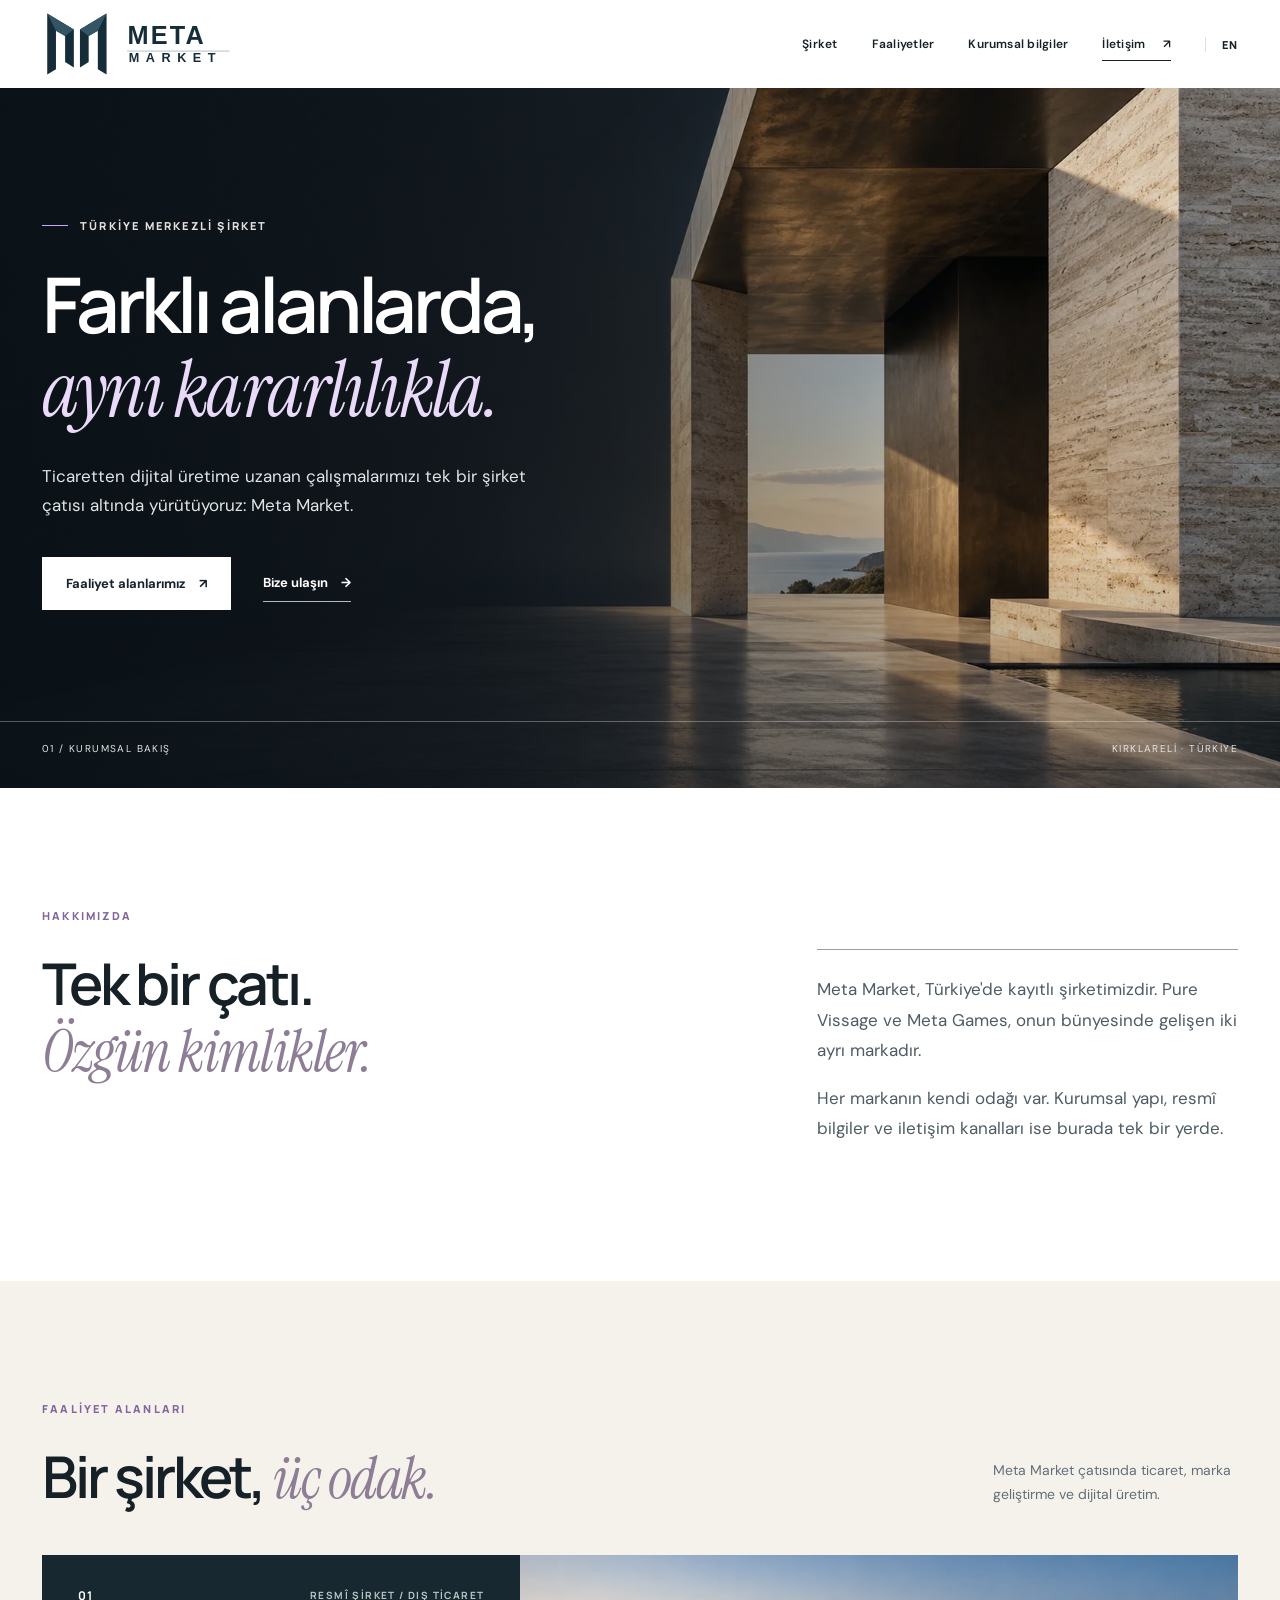
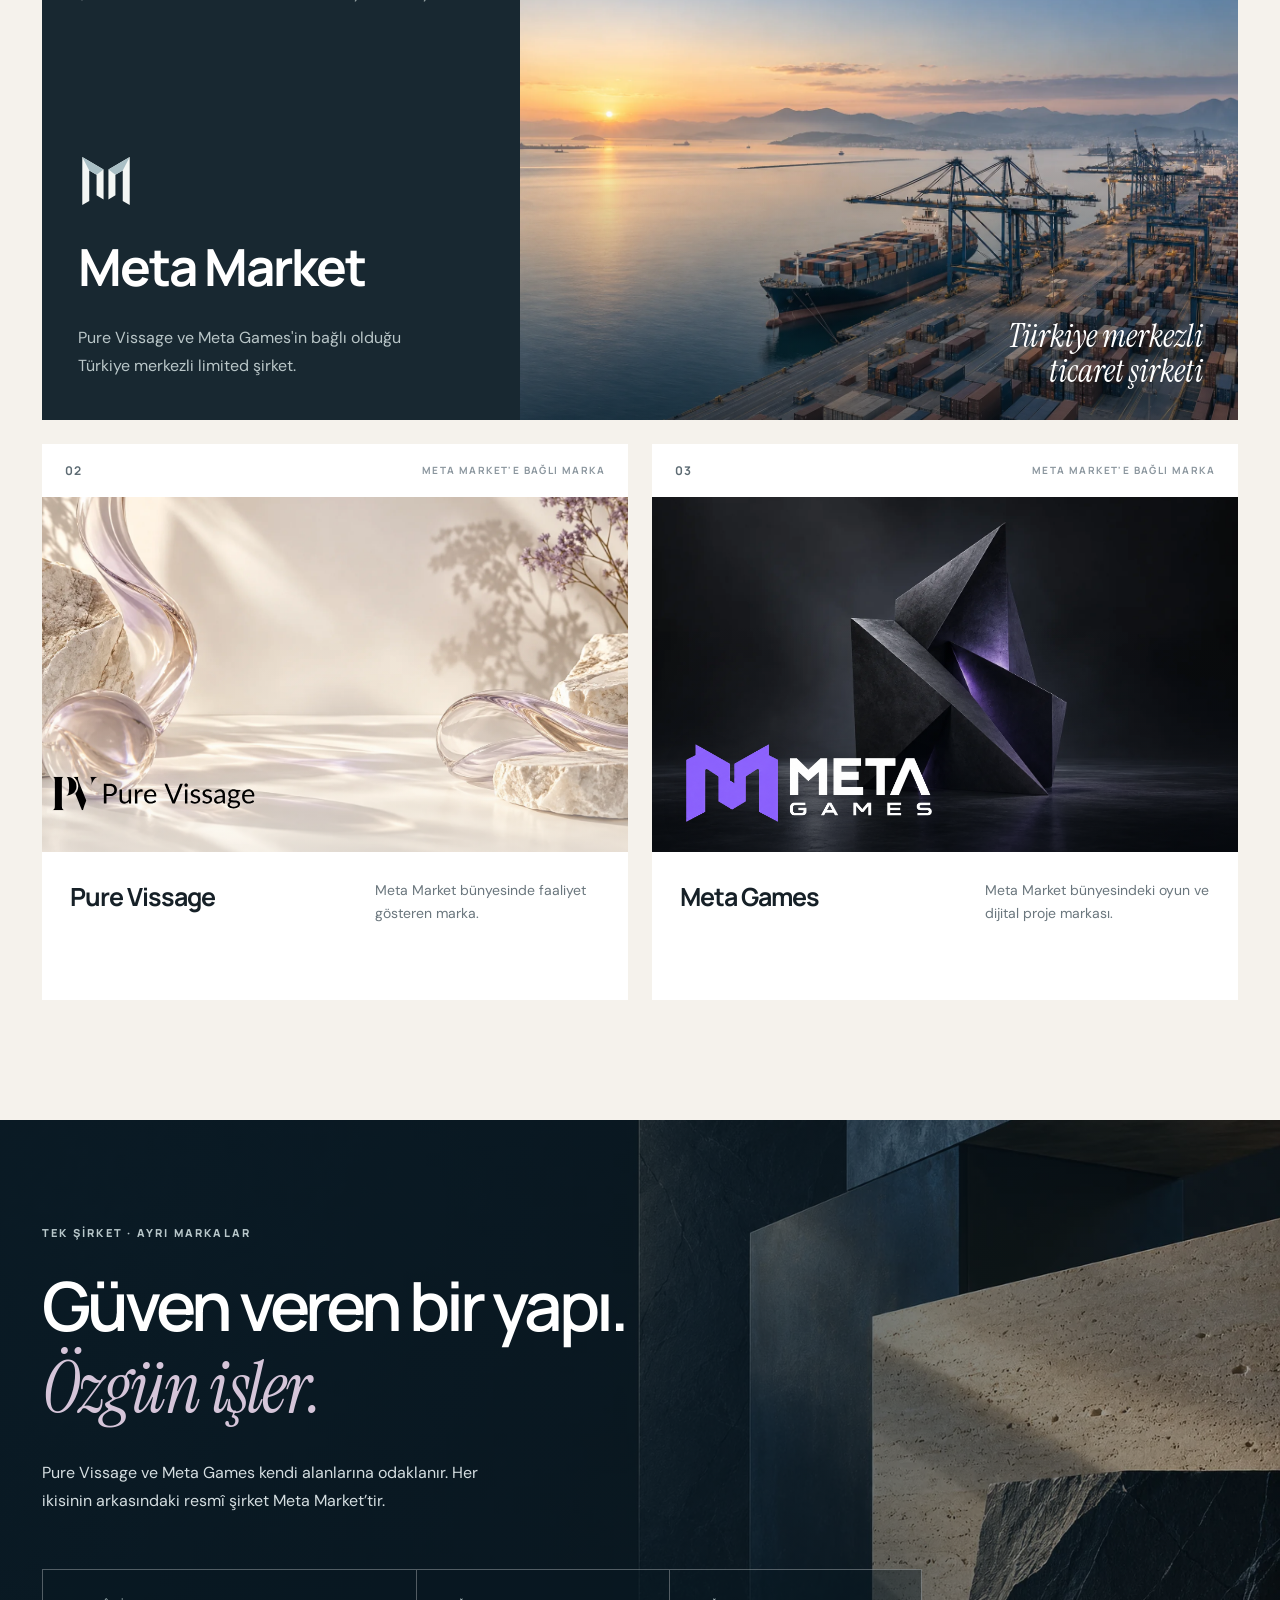
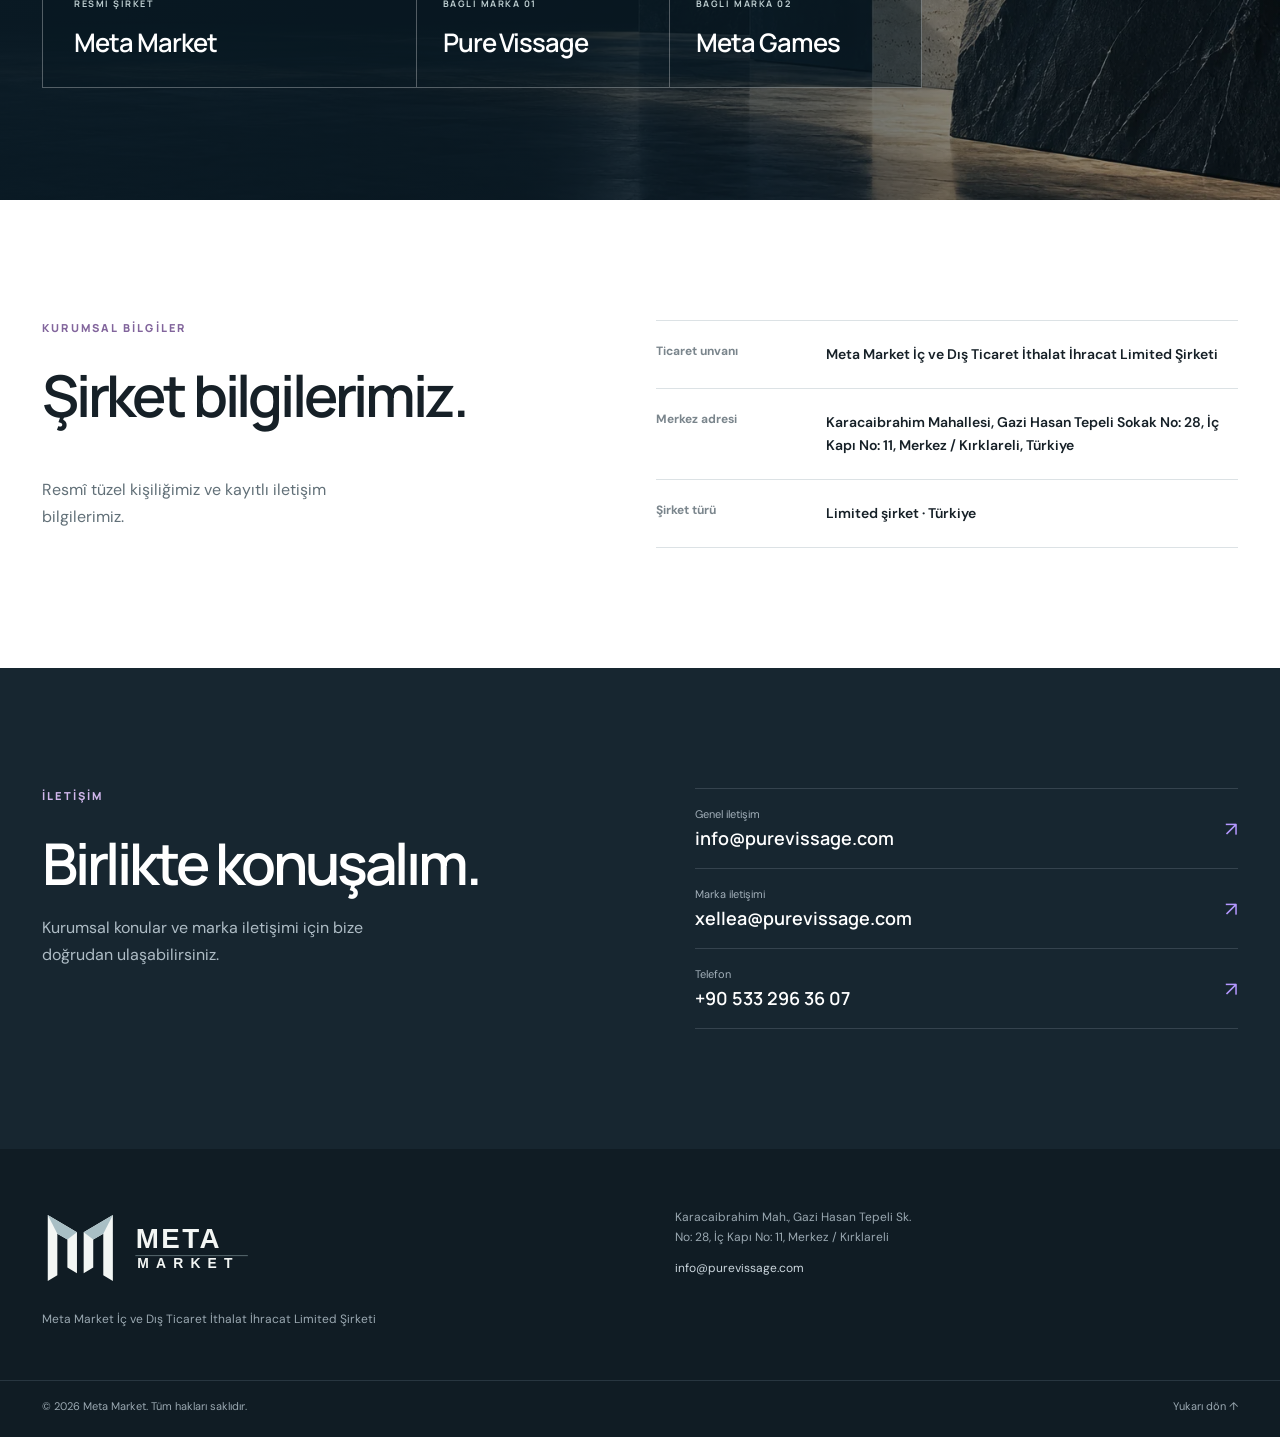
==== index.html @ 27f79aa0 "Publish existing public website and PenguiDoku legal pages" ====
<!doctype html>
<html lang="tr">
<head>
  <meta charset="utf-8">
  <meta name="viewport" content="width=device-width, initial-scale=1">
  <meta name="theme-color" content="#111b24">
  <meta name="description" content="Meta Market İç ve Dış Ticaret İthalat İhracat Limited Şirketi. Ticaret, markalar ve dijital üretim alanlarında faaliyet gösteren Türkiye merkezli şirket.">
  <link rel="alternate" hreflang="tr" href="https://purevissage.com/">
  <link rel="alternate" hreflang="en" href="https://purevissage.com/en/">
  <title>Meta Market | Kurumsal</title>
  <link rel="icon" href="assets/favicon.svg" type="image/svg+xml">
  <link rel="canonical" href="https://purevissage.com/">
  <meta property="og:title" content="Meta Market"><meta property="og:type" content="website"><meta property="og:image" content="https://purevissage.com/assets/hero-architecture.webp">
  <link rel="stylesheet" href="styles.css">
  <script src="motion.js" defer></script>
</head>
<body>
  <a class="skip-link" href="#icerik">İçeriğe geç</a>
  <header class="site-header">
    <div class="wrap header-inner">
      <a class="brand" href="#ust" aria-label="Meta Market ana sayfa">
        <img class="header-logo" src="assets/meta-market-logo-dark.svg" width="220" height="55" alt="Meta Market">
      </a>
      <nav class="desktop-nav" aria-label="Ana menü">
        <a href="#hakkimizda">Şirket</a>
        <a href="#faaliyetler">Faaliyetler</a>
        <a href="#kurumsal">Kurumsal bilgiler</a>
        <a class="nav-contact" href="#iletisim">İletişim <span aria-hidden="true">↗</span></a>
        <a class="lang-link" href="en/" lang="en" aria-label="View this site in English">EN</a>
      </nav>
    </div>
  </header>

  <main id="icerik">
    <section class="hero" id="ust">
      <div class="wrap hero-grid">
        <div class="hero-copy">
          <p class="eyebrow"><span class="eyebrow-line"></span> TÜRKİYE MERKEZLİ ŞİRKET</p>
          <h1>Farklı alanlarda,<br><em>aynı kararlılıkla.</em></h1>
          <p class="hero-lead">Ticaretten dijital üretime uzanan çalışmalarımızı tek bir şirket çatısı altında yürütüyoruz: Meta Market.</p>
          <div class="hero-actions">
            <a class="button button-light" href="#faaliyetler">Faaliyet alanlarımız <span aria-hidden="true">↗</span></a>
            <a class="text-link" href="#iletisim">Bize ulaşın <span aria-hidden="true">→</span></a>
          </div>
        </div>
      </div>
      <div class="wrap hero-bottom"><span>01 / KURUMSAL BAKIŞ</span><span>KIRKLARELİ · TÜRKİYE</span></div>
    </section>

    <section class="intro section" id="hakkimizda">
      <div class="wrap intro-grid">
        <div><p class="section-kicker">HAKKIMIZDA</p><h2>Tek bir çatı.<br><em>Özgün kimlikler.</em></h2></div>
        <div class="intro-side"><p>Meta Market, Türkiye'de kayıtlı şirketimizdir. Pure Vissage ve Meta Games, onun bünyesinde gelişen iki ayrı markadır.</p><p>Her markanın kendi odağı var. Kurumsal yapı, resmî bilgiler ve iletişim kanalları ise burada tek bir yerde.</p></div>
      </div>
    </section>

    <section class="activities section" id="faaliyetler">
      <div class="wrap">
        <div class="section-heading"><div><p class="section-kicker">FAALİYET ALANLARI</p><h2>Bir şirket, <em>üç odak.</em></h2></div><p>Meta Market çatısında ticaret, marka geliştirme ve dijital üretim.</p></div>
        <div class="activity-grid">
          <article class="activity-card market-card">
            <div class="card-top"><span class="card-index">01</span><span class="card-type">RESMÎ ŞİRKET / DIŞ TİCARET</span></div>
            <div class="market-visual" role="img" aria-label="Liman ve uluslararası ticaret görünümü"><span>Türkiye merkezli<br>ticaret şirketi</span></div>
            <div class="card-bottom"><img class="market-card-logo" src="assets/meta-market-symbol-light.svg" width="56" height="60" alt=""><h3>Meta Market</h3><p>Pure Vissage ve Meta Games'in bağlı olduğu Türkiye merkezli limited şirket.</p></div>
          </article>
          <article class="activity-card visage-card">
            <div class="card-top"><span class="card-index">02</span><span class="card-type">META MARKET'E BAĞLI MARKA</span></div>
            <div class="brand-visual visage-visual"><img class="brand-photo" src="assets/pure-vissage-editorial.webp" alt="Pure Vissage için hazırlanan cam ve taş kompozisyonu"><img class="brand-logo visage-logo" src="assets/pure-vissage-logo.svg" alt="Pure Vissage logosu"></div>
            <div class="card-bottom"><h3>Pure Vissage</h3><p>Meta Market bünyesinde faaliyet gösteren marka.</p></div>
          </article>
          <article class="activity-card games-card">
            <div class="card-top"><span class="card-index">03</span><span class="card-type">META MARKET'E BAĞLI MARKA</span></div>
            <div class="brand-visual games-visual"><img class="brand-photo" src="assets/meta-games-editorial.webp" alt="Meta Games için hazırlanan geometrik kompozisyon"><img class="brand-logo games-logo" src="assets/meta-games-logo-white.webp" alt="Meta Games logosu"></div>
            <div class="card-bottom"><h3>Meta Games</h3><p>Meta Market bünyesindeki oyun ve dijital proje markası.</p></div>
          </article>
        </div>
      </div>
    </section>

    <section class="signature" aria-labelledby="signature-title"><div class="wrap signature-inner"><p class="section-kicker">TEK ŞİRKET · AYRI MARKALAR</p><h2 id="signature-title">Güven veren bir yapı.<br><em>Özgün işler.</em></h2><p class="signature-lead">Pure Vissage ve Meta Games kendi alanlarına odaklanır. Her ikisinin arkasındaki resmî şirket Meta Market’tir.</p><div class="structure-map" aria-label="Şirket yapısı"><div class="structure-parent"><span>RESMÎ ŞİRKET</span><strong>Meta Market</strong></div><div class="structure-branches"><div><span>BAĞLI MARKA 01</span><strong>Pure Vissage</strong></div><div><span>BAĞLI MARKA 02</span><strong>Meta Games</strong></div></div></div></div></section>

    <section class="details section" id="kurumsal"><div class="wrap details-grid">
      <div><p class="section-kicker">KURUMSAL BİLGİLER</p><h2>Şirket bilgilerimiz.</h2><p class="details-lead">Resmî tüzel kişiliğimiz ve kayıtlı iletişim bilgilerimiz.</p></div>
      <dl class="details-list">
        <div><dt>Ticaret unvanı</dt><dd>Meta Market İç ve Dış Ticaret İthalat İhracat Limited Şirketi</dd></div>
        <div><dt>Merkez adresi</dt><dd>Karacaibrahim Mahallesi, Gazi Hasan Tepeli Sokak No: 28, İç Kapı No: 11, Merkez / Kırklareli, Türkiye</dd></div>
        <div><dt>Şirket türü</dt><dd>Limited şirket · Türkiye</dd></div>
      </dl>
    </div></section>

    <section class="contact section" id="iletisim"><div class="wrap contact-grid">
      <div><p class="section-kicker">İLETİŞİM</p><h2>Birlikte konuşalım.</h2><p>Kurumsal konular ve marka iletişimi için bize doğrudan ulaşabilirsiniz.</p></div>
      <div class="contact-links"><a href="mailto:info@purevissage.com"><span>Genel iletişim</span><strong>info@purevissage.com</strong><span aria-hidden="true">↗</span></a><a href="mailto:xellea@purevissage.com"><span>Marka iletişimi</span><strong>xellea@purevissage.com</strong><span aria-hidden="true">↗</span></a><a href="tel:+905332963607"><span>Telefon</span><strong>+90 533 296 36 07</strong><span aria-hidden="true">↗</span></a></div>
    </div></section>
  </main>

  <footer class="site-footer"><div class="wrap footer-grid"><div><a class="footer-brand" href="#ust"><img src="assets/meta-market-logo-light.svg" width="240" height="60" alt="Meta Market"></a><p>Meta Market İç ve Dış Ticaret İthalat İhracat Limited Şirketi</p></div><div><p>Karacaibrahim Mah., Gazi Hasan Tepeli Sk.<br>No: 28, İç Kapı No: 11, Merkez / Kırklareli</p><a href="mailto:info@purevissage.com">info@purevissage.com</a></div></div><div class="wrap footer-bottom"><span>© 2026 Meta Market. Tüm hakları saklıdır.</span><a href="#ust">Yukarı dön ↑</a></div></footer>
</body>
</html>
---- styles.css ----
@import url('https://fonts.googleapis.com/css2?family=DM+Sans:wght@400;500;600;700&family=Manrope:wght@400;500;600;700;800&family=Instrument+Serif:ital@0;1&display=swap');
:root{--ink:#17232c;--muted:#5b6770;--line:#dce2e5;--paper:#f6f7f6;--navy:#111b24;--violet:#8b69e6;--wrap:1220px}
*{box-sizing:border-box}html{scroll-behavior:smooth}body{margin:0;color:var(--ink);background:#fff;font-family:'DM Sans',Arial,sans-serif;-webkit-font-smoothing:antialiased}a{color:inherit;text-decoration:none}img{max-width:100%}.wrap{max-width:var(--wrap);margin:auto;padding:0 32px}.skip-link{position:absolute;left:-9999px;top:0;background:#fff;color:#000;z-index:100;padding:12px}.skip-link:focus{left:12px}.site-header{background:#fff;border-bottom:1px solid #edf0f1;position:relative;z-index:2}.header-inner{height:88px;display:flex;align-items:center;justify-content:space-between;gap:32px}.brand{display:flex;align-items:center;gap:13px}.brand-mark,.market-symbol{font-family:Georgia,serif;font-weight:700;letter-spacing:-.22em;white-space:nowrap}.brand-mark{font-size:26px;line-height:1;color:#13212b;display:inline-flex;align-items:center;padding-right:.22em}.brand-mark span,.market-symbol span{width:3px;height:24px;background:#a8bbc2;display:inline-block;transform:rotate(34deg);margin:0 8px 0 12px}.brand-name{font-family:Manrope,Arial,sans-serif;font-size:15px;letter-spacing:.12em;font-weight:700;line-height:1.2}.brand-name strong{font-weight:800}.brand-name small{display:block;font-size:8px;letter-spacing:.22em;color:#7c878d;margin-top:5px}.desktop-nav{display:flex;align-items:center;gap:34px;font-size:13px;font-weight:600}.desktop-nav>a:hover,.text-link:hover,.footer-bottom a:hover{color:#9674ea}.nav-contact{border:1px solid #ccd5d9;padding:12px 18px;border-radius:3px}.nav-contact span,.button span{margin-left:14px}.hero{background:var(--navy);color:#fff;overflow:hidden}.hero-grid{min-height:610px;display:grid;grid-template-columns:1fr .9fr;align-items:center;gap:55px}.hero-copy{padding:80px 0 70px;position:relative;z-index:1}.eyebrow,.section-kicker{font-family:Manrope,Arial,sans-serif;font-size:11px;font-weight:800;letter-spacing:.2em}.eyebrow{color:#a6b3bd;display:flex;align-items:center;gap:12px}.eyebrow-line{width:26px;height:1px;background:var(--violet)}h1,h2,h3,p,blockquote{margin-top:0}h1,h2{font-family:Manrope,Arial,sans-serif;letter-spacing:-.055em}h1{font-size:clamp(44px,5vw,76px);line-height:1.12;font-weight:600;margin:30px 0 24px}h1 em{font-style:normal;color:#b89cff}.hero-lead{max-width:520px;color:#b9c4cb;font-size:18px;line-height:1.75}.hero-actions{display:flex;align-items:center;gap:32px;margin-top:36px}.button{display:inline-flex;align-items:center;justify-content:space-between;padding:18px 24px;border-radius:3px;font-size:13px;font-weight:700;transition:transform .2s}.button:hover{transform:translateY(-2px)}.button-light{background:#fff;color:#17232c}.text-link{font-weight:700;font-size:13px}.text-link span{margin-left:10px}.hero-art{height:500px;position:relative;display:flex;align-items:center;justify-content:center}.art-orbit{border:1px solid rgba(193,204,212,.17);position:absolute;border-radius:50%;transform:rotate(-25deg)}.art-orbit-outer{width:550px;height:550px}.art-orbit-inner{width:385px;height:385px}.art-center{width:250px;height:250px;border-radius:50%;background:radial-gradient(circle at 38% 30%,#42566b,#172735 65%);border:1px solid #52616c;display:grid;place-items:center;box-shadow:0 35px 90px rgba(0,0,0,.3)}.art-center span{font-family:Georgia,serif;font-size:105px;letter-spacing:-.24em;padding-right:.24em;color:#dde6ea}.art-caption{position:absolute;color:#9daab4;letter-spacing:.22em;font-size:10px}.art-caption-top{top:65px;right:12px}.art-caption-bottom{bottom:80px;left:0}.art-dot{position:absolute;width:11px;height:11px;border-radius:50%;background:#a17df2;right:60px;bottom:104px;box-shadow:0 0 28px #a17df2}.hero-bottom{display:flex;justify-content:space-between;align-items:center;border-top:1px solid #34424d;padding-top:18px;padding-bottom:20px;color:#86949e;letter-spacing:.14em;font-size:10px}.section{padding:105px 0}.section-kicker{color:#8b68d6;margin-bottom:28px}.intro-grid{display:grid;grid-template-columns:1.1fr .7fr;gap:110px}.intro h2,.section-heading h2,.details h2,.contact h2{font-size:clamp(34px,3vw,49px);line-height:1.25;font-weight:650}.intro-side{padding-top:49px;border-top:1px solid var(--line)}.intro-side p{font-size:16px;line-height:1.8;color:#5f6a72}.activities{background:var(--paper)}.section-heading{display:flex;align-items:end;justify-content:space-between;gap:30px;margin-bottom:34px}.section-heading h2{margin-bottom:0}.section-heading>p{max-width:235px;font-size:14px;line-height:1.7;color:var(--muted);margin:0 0 5px}.activity-grid{display:grid;grid-template-columns:repeat(3,1fr);gap:18px}.activity-card{min-height:410px;background:#fff;border:1px solid #e5e9eb;padding:25px;display:flex;flex-direction:column;transition:box-shadow .2s,transform .2s}.activity-card:hover{transform:translateY(-4px);box-shadow:0 18px 40px rgba(23,35,44,.08)}.card-top{display:flex;align-items:center;justify-content:space-between;font-family:Manrope,Arial,sans-serif;font-size:10px;color:#8b969e;font-weight:700;letter-spacing:.14em}.card-index{font-size:12px;color:#5d6b73}.market-symbol{font-size:90px;color:#1b2b36;margin:auto;text-align:center;padding-right:.22em}.market-symbol span{height:72px;width:5px;background:#ad99e5;margin:0 20px 0 25px}.visage-logo-frame,.games-logo-frame{height:190px;display:flex;align-items:center;justify-content:center;margin:auto 0;overflow:hidden}.visage-logo-frame img{width:185px;max-width:none;transform:scale(1.35)}.games-logo-frame img{width:100%;height:auto}.card-bottom{border-top:1px solid #e3e8ea;padding-top:24px}.card-bottom h3{font:700 22px Manrope,Arial,sans-serif;letter-spacing:-.04em;margin:0 0 8px}.card-bottom p{font-size:14px;line-height:1.65;color:#6a767d;margin:0}.statement{background:#e9eee9}.statement-grid{display:grid;grid-template-columns:.35fr 1fr;gap:80px;align-items:start}.statement blockquote{font:500 clamp(27px,3vw,43px)/1.4 Manrope,Arial,sans-serif;letter-spacing:-.045em;margin:0;max-width:900px}.details-grid{display:grid;grid-template-columns:.75fr 1fr;gap:100px}.details-lead{color:var(--muted);font-size:16px;line-height:1.7;max-width:340px}.details-list{margin:0;border-top:1px solid var(--line)}.details-list>div{border-bottom:1px solid var(--line);padding:22px 0;display:grid;grid-template-columns:150px 1fr;gap:20px}.details-list dt{font-size:12px;color:#7a858c;font-weight:700}.details-list dd{margin:0;font-size:14px;font-weight:600;line-height:1.65}.contact{background:#111b24;color:#fff}.contact-grid{display:grid;grid-template-columns:1fr 1fr;gap:110px}.contact h2{margin-bottom:17px}.contact-grid>div:first-child>p:last-child{color:#aebcc5;line-height:1.7;max-width:360px}.contact-links{border-top:1px solid #35434e}.contact-links a{display:grid;grid-template-columns:1fr auto;column-gap:10px;padding:18px 0;border-bottom:1px solid #35434e;align-items:center}.contact-links a>span:first-child{grid-column:1;color:#a2afb9;font-size:11px;margin-bottom:5px}.contact-links strong{grid-column:1;font:600 18px Manrope,Arial,sans-serif}.contact-links a>span:last-child{grid-column:2;grid-row:1/3;font-size:20px;color:#b498ff}.site-footer{background:#0d151b;color:#9aa8b1}.footer-grid{display:grid;grid-template-columns:1fr 1fr;gap:70px;padding-top:58px;padding-bottom:50px}.footer-brand{font:800 17px Manrope,Arial,sans-serif;letter-spacing:.15em;color:#fff}.footer-grid p{font-size:12px;line-height:1.7;margin:15px 0 0}.footer-grid>div:last-child p{margin-top:0}.footer-grid a:not(.footer-brand){font-size:12px;color:#cbd6dd;display:inline-block;margin-top:12px}.footer-bottom{border-top:1px solid #283640;display:flex;justify-content:space-between;padding-top:18px;padding-bottom:24px;font-size:11px}
.lang-link{font-family:Manrope,Arial,sans-serif;font-size:11px;font-weight:800;letter-spacing:.1em;border-left:1px solid #dce2e5;padding-left:16px}.lang-link[aria-current="page"]{color:#8b68d6}
@media(max-width:950px){.desktop-nav{gap:18px;font-size:12px}.hero-grid{grid-template-columns:1fr .65fr;gap:5px}.hero-art{transform:scale(.72);transform-origin:center}.intro-grid,.details-grid,.contact-grid{gap:45px}.activity-grid{gap:10px}.activity-card{padding:20px}}
@media(max-width:700px){.wrap{padding:0 20px}.header-inner{height:auto;min-height:77px;align-items:flex-start;flex-direction:column;gap:10px;padding-top:14px;padding-bottom:14px}.desktop-nav{width:100%;overflow-x:auto;gap:20px;white-space:nowrap;padding-bottom:5px}.desktop-nav a{flex:0 0 auto}.nav-contact{border:0;padding:0}.hero-grid{grid-template-columns:1fr;min-height:0}.hero-copy{padding:80px 0 35px}.hero-art{height:240px;transform:scale(.65);margin-top:-50px;margin-bottom:-35px}.hero-lead{font-size:16px}.hero-actions{flex-wrap:wrap;gap:20px}.hero-bottom{font-size:9px}.section{padding:75px 0}.intro-grid,.details-grid,.contact-grid,.statement-grid{grid-template-columns:1fr;gap:25px}.intro-side{padding-top:25px}.section-heading{display:block}.section-heading>p{margin-top:14px}.activity-grid{grid-template-columns:1fr;gap:13px}.activity-card{min-height:320px}.market-symbol{font-size:75px}.market-symbol span{height:60px}.visage-logo-frame,.games-logo-frame{height:140px}.statement blockquote{font-size:29px}.details-list>div{grid-template-columns:1fr;gap:6px}.footer-grid{grid-template-columns:1fr;gap:32px}.footer-bottom{gap:20px;line-height:1.5}}
@media(prefers-reduced-motion:reduce){html{scroll-behavior:auto}.activity-card,.button{transition:none}}

/* Editorial identity */

:root{--ink:#162027;--muted:#627078;--paper:#f5f2ec;--navy:#172630;--violet:#aa88cf;--wrap:1320px}
a:focus-visible{outline:2px solid #9b70ee;outline-offset:5px}
.wrap{padding-left:42px;padding-right:42px}.site-header{border:0}.header-inner{height:88px}.brand-name{letter-spacing:.16em}.desktop-nav{font-size:12px;letter-spacing:.02em}.nav-contact{border:0;border-bottom:1px solid var(--ink);border-radius:0;padding:8px 0}
.hero{min-height:700px;position:relative;display:flex;flex-direction:column;justify-content:space-between;isolation:isolate;background:#172028 url('assets/hero-architecture.webp') center 48%/cover no-repeat}.hero:before{content:"";position:absolute;inset:0;z-index:-1;background:linear-gradient(90deg,rgba(10,17,22,.9),rgba(11,18,24,.72) 35%,rgba(11,18,24,.12) 79%),linear-gradient(0deg,rgba(11,18,24,.33),transparent 35%)}.hero-grid{display:block;width:100%;min-height:0}.hero-copy{max-width:780px;padding:122px 0 95px}.hero-art{display:none}.eyebrow{color:#e4e1dd}.eyebrow-line{background:#c4aaff}h1{font-size:clamp(53px,6vw,92px);font-weight:600;line-height:1.08;margin:30px 0}.hero h1 em,.intro h2 em,.section-heading h2 em{font-family:'Instrument Serif',Georgia,serif;font-weight:400;font-style:italic;letter-spacing:-.025em}.hero h1 em{color:#e9dafa}.hero-lead{max-width:520px;color:#e1e5e6;font-size:17px;line-height:1.72}.hero-bottom{width:100%;border-color:rgba(255,255,255,.3);color:#e4e5e4;padding-top:20px;padding-bottom:25px}.hero .button-light{border-radius:0}.hero .button-light:hover{background:#e5d9f4}.hero .text-link{border-bottom:1px solid rgba(255,255,255,.7);padding:10px 0}
.section{padding:120px 0}.section-kicker{color:#82659c}.intro-grid{grid-template-columns:1.2fr .8fr;gap:12%}.intro h2,.section-heading h2,.details h2,.contact h2{font-size:clamp(43px,4.5vw,67px);font-weight:600;line-height:1.14}.intro h2 em,.section-heading h2 em{color:#8d7d95}.intro-side{border-color:#9b9fa2;padding-top:24px;margin-top:41px}.intro-side p{font-size:17px;color:#4e5c63}.activities{background:var(--paper)}.section-heading{margin-bottom:43px}.section-heading>p{max-width:245px}.activity-grid{grid-template-columns:repeat(2,minmax(0,1fr));gap:24px}.activity-card{min-height:0;padding:0;border:0;overflow:hidden;box-shadow:none}.activity-card:hover{transform:none;box-shadow:none}.card-top{padding:18px 23px;font-size:10px}.card-bottom{padding:27px 28px 32px;min-height:148px;display:flex;align-items:start;justify-content:space-between;gap:20px;border:0}.card-bottom h3{font-size:25px;white-space:nowrap}.card-bottom p{max-width:225px}.market-card{grid-column:1/-1;display:grid;grid-template-columns:40% 60%;grid-template-rows:auto 1fr;min-height:465px}.market-card .card-top{grid-column:1;grid-row:1;background:#182831;color:#bac6c6;padding:32px 36px 0}.market-card .card-index{color:#fff}.market-card .market-visual{grid-column:2;grid-row:1/3;position:relative;min-height:465px;background:#4a5860 url('assets/trade-harbor.webp') center/cover no-repeat}.market-visual:after{content:"";position:absolute;inset:0;background:linear-gradient(0deg,rgba(9,20,27,.53),transparent 55%)}.market-visual span{position:absolute;z-index:1;right:35px;bottom:30px;color:#fff;text-align:right;font:italic 32px/1.1 'Instrument Serif',Georgia,serif}.market-card .card-bottom{grid-column:1;grid-row:2;background:#182831;color:#fff;padding:35px 36px 40px;display:flex;flex-direction:column;justify-content:end;gap:15px}.market-card .card-bottom h3{font-size:clamp(34px,4vw,57px)}.market-card .card-bottom p{max-width:360px;color:#b9c6c8;font-size:16px;line-height:1.75}.brand-visual{height:355px;position:relative;overflow:hidden;background:#dcd5cc}.brand-photo{position:absolute;inset:0;width:100%;height:100%;object-fit:cover;transition:transform .8s cubic-bezier(.2,.8,.2,1)}.activity-card:hover .brand-photo{transform:scale(1.055)}.brand-visual:after{content:"";position:absolute;inset:0;pointer-events:none}.visage-visual:after{background:linear-gradient(0deg,rgba(247,244,238,.58),transparent 60%)}.games-visual:after{background:linear-gradient(0deg,rgba(5,9,15,.68),transparent 65%)}.brand-logo{position:absolute;z-index:1;object-fit:contain;pointer-events:none}.visage-logo{width:205px;height:205px;left:10px;bottom:-46px;filter:drop-shadow(0 1px 7px rgba(255,255,255,.7))}.games-logo{width:260px;left:27px;bottom:23px;filter:drop-shadow(0 3px 10px rgba(0,0,0,.35))}
.statement{background:#e8e3dc}.statement-grid{grid-template-columns:240px 1fr;gap:6%}.statement blockquote{font:400 clamp(35px,4.3vw,62px)/1.19 'Instrument Serif',Georgia,serif;letter-spacing:-.025em}.details-grid{grid-template-columns:.83fr 1fr;gap:11%}.contact{background:#172630}.contact .section-kicker{color:#cfb6ea}.site-footer{background:#101c24}
@media(max-width:950px){.hero-grid{display:block}.hero-art{display:none}.card-bottom{display:block}.card-bottom p{margin-top:12px}}
@media(max-width:700px){.wrap{padding-left:20px;padding-right:20px}.header-inner{height:auto}.nav-contact{border:0;padding:0}.hero{min-height:640px;background-position:59% center}.hero:before{background:linear-gradient(90deg,rgba(9,16,21,.89),rgba(9,16,21,.62) 72%,rgba(9,16,21,.4)),linear-gradient(0deg,rgba(9,16,21,.45),transparent 45%)}.hero-copy{padding:85px 0 65px}h1{font-size:clamp(45px,10vw,66px)}.hero-lead{font-size:16px}.hero-bottom{font-size:8px;gap:20px}.section{padding:80px 0}.intro-grid,.details-grid,.contact-grid,.statement-grid{grid-template-columns:1fr;gap:25px}.intro-side{margin-top:0}.intro h2,.section-heading h2,.details h2,.contact h2{font-size:clamp(41px,9vw,58px)}.activity-grid{grid-template-columns:1fr;gap:17px}.market-card{grid-column:1;display:flex;flex-direction:column;min-height:0}.market-card .card-top{padding:20px 23px}.market-card .market-visual{min-height:300px;order:1}.market-card .card-bottom{order:2;padding:26px 23px 30px;min-height:0}.market-visual span{font-size:27px}.brand-visual{height:300px}.card-bottom{padding:25px 23px 30px;min-height:0}.statement blockquote{font-size:clamp(34px,8vw,50px)}}


@keyframes hero-enter{from{opacity:.25;transform:translateY(15px)}to{opacity:1;transform:none}}
.hero-copy{animation:hero-enter .85s ease-out both}
@media(prefers-reduced-motion:reduce){.hero-copy{animation:none}}

/* Meta Market identity and company structure */
.site-header{position:sticky;top:0;z-index:30;transition:box-shadow .3s,background .3s}.site-header.is-scrolled{background:rgba(255,255,255,.96);box-shadow:0 7px 26px rgba(13,27,34,.08);backdrop-filter:blur(14px)}
.header-logo{display:block;width:205px;height:auto}.brand{gap:0}.market-card-logo{display:block;width:56px;height:60px;margin-bottom:5px}.footer-brand{display:inline-block}.footer-brand img{display:block;width:225px;height:auto}
.signature{position:relative;isolation:isolate;min-height:680px;color:#fff;background:#10212e url('assets/company-composition.webp') center/cover no-repeat;overflow:hidden}.signature:before{content:"";position:absolute;inset:0;z-index:-1;background:linear-gradient(90deg,rgba(9,25,35,.94) 0%,rgba(9,25,35,.82) 43%,rgba(9,25,35,.23) 100%)}.signature-inner{padding-top:105px;padding-bottom:105px}.signature .section-kicker{color:#b8c7ca}.signature h2{font:600 clamp(47px,5.3vw,80px)/1.1 Manrope,Arial,sans-serif;letter-spacing:-.06em;max-width:850px;margin-bottom:25px}.signature h2 em{font:italic 1.04em 'Instrument Serif',Georgia,serif;letter-spacing:-.025em;color:#d5c5d9}.signature-lead{color:#d4dde0;max-width:480px;font-size:16px;line-height:1.75}.structure-map{margin-top:54px;display:grid;grid-template-columns:1fr 1.35fr;gap:0;max-width:880px;border:1px solid rgba(255,255,255,.3);background:rgba(9,26,35,.42);backdrop-filter:blur(8px)}.structure-map span{display:block;font:700 9px Manrope,Arial,sans-serif;letter-spacing:.17em;color:#bdcdd0;margin-bottom:15px}.structure-map strong{font:600 clamp(19px,2vw,27px) Manrope,Arial,sans-serif;letter-spacing:-.04em}.structure-parent{padding:27px 31px;border-right:1px solid rgba(255,255,255,.3);display:flex;flex-direction:column;justify-content:center}.structure-branches{display:grid;grid-template-columns:1fr 1fr}.structure-branches>div{padding:27px 26px}.structure-branches>div+div{border-left:1px solid rgba(255,255,255,.3)}
@keyframes section-appear{from{opacity:.35;transform:translateY(24px)}to{opacity:1;transform:translateY(0)}}.motion-in{animation:section-appear .75s cubic-bezier(.2,.8,.2,1) both}.activity-card:nth-child(2).motion-in{animation-delay:.06s}.activity-card:nth-child(3).motion-in{animation-delay:.13s}.motion-in .structure-map{animation:section-appear .9s cubic-bezier(.2,.8,.2,1) both}.brand-visual{isolation:isolate}.market-visual{overflow:hidden}.market-visual:before{content:"";position:absolute;inset:0;background:inherit;transition:transform .8s cubic-bezier(.2,.8,.2,1)}.market-card:hover .market-visual:before{transform:scale(1.045)}
@media(max-width:950px){.header-logo{width:185px}.signature{min-height:0}.signature-inner{padding-top:90px;padding-bottom:90px}.structure-map{grid-template-columns:1fr}.structure-parent{border-right:0;border-bottom:1px solid rgba(255,255,255,.3)}}
@media(max-width:700px){.site-header{position:relative}.header-logo{width:175px}.signature{background-position:58% center}.signature:before{background:linear-gradient(90deg,rgba(9,25,35,.96),rgba(9,25,35,.66))}.signature-inner{padding-top:75px;padding-bottom:75px}.signature h2{font-size:clamp(42px,9vw,58px)}.structure-map{margin-top:36px}.structure-branches{grid-template-columns:1fr}.structure-branches>div+div{border-left:0;border-top:1px solid rgba(255,255,255,.3)}.market-card-logo{width:48px;height:52px}.footer-brand img{width:200px}}
@media(prefers-reduced-motion:reduce){.motion-in,.structure-map{animation:none!important}.site-header,.market-visual:before{transition:none!important}}
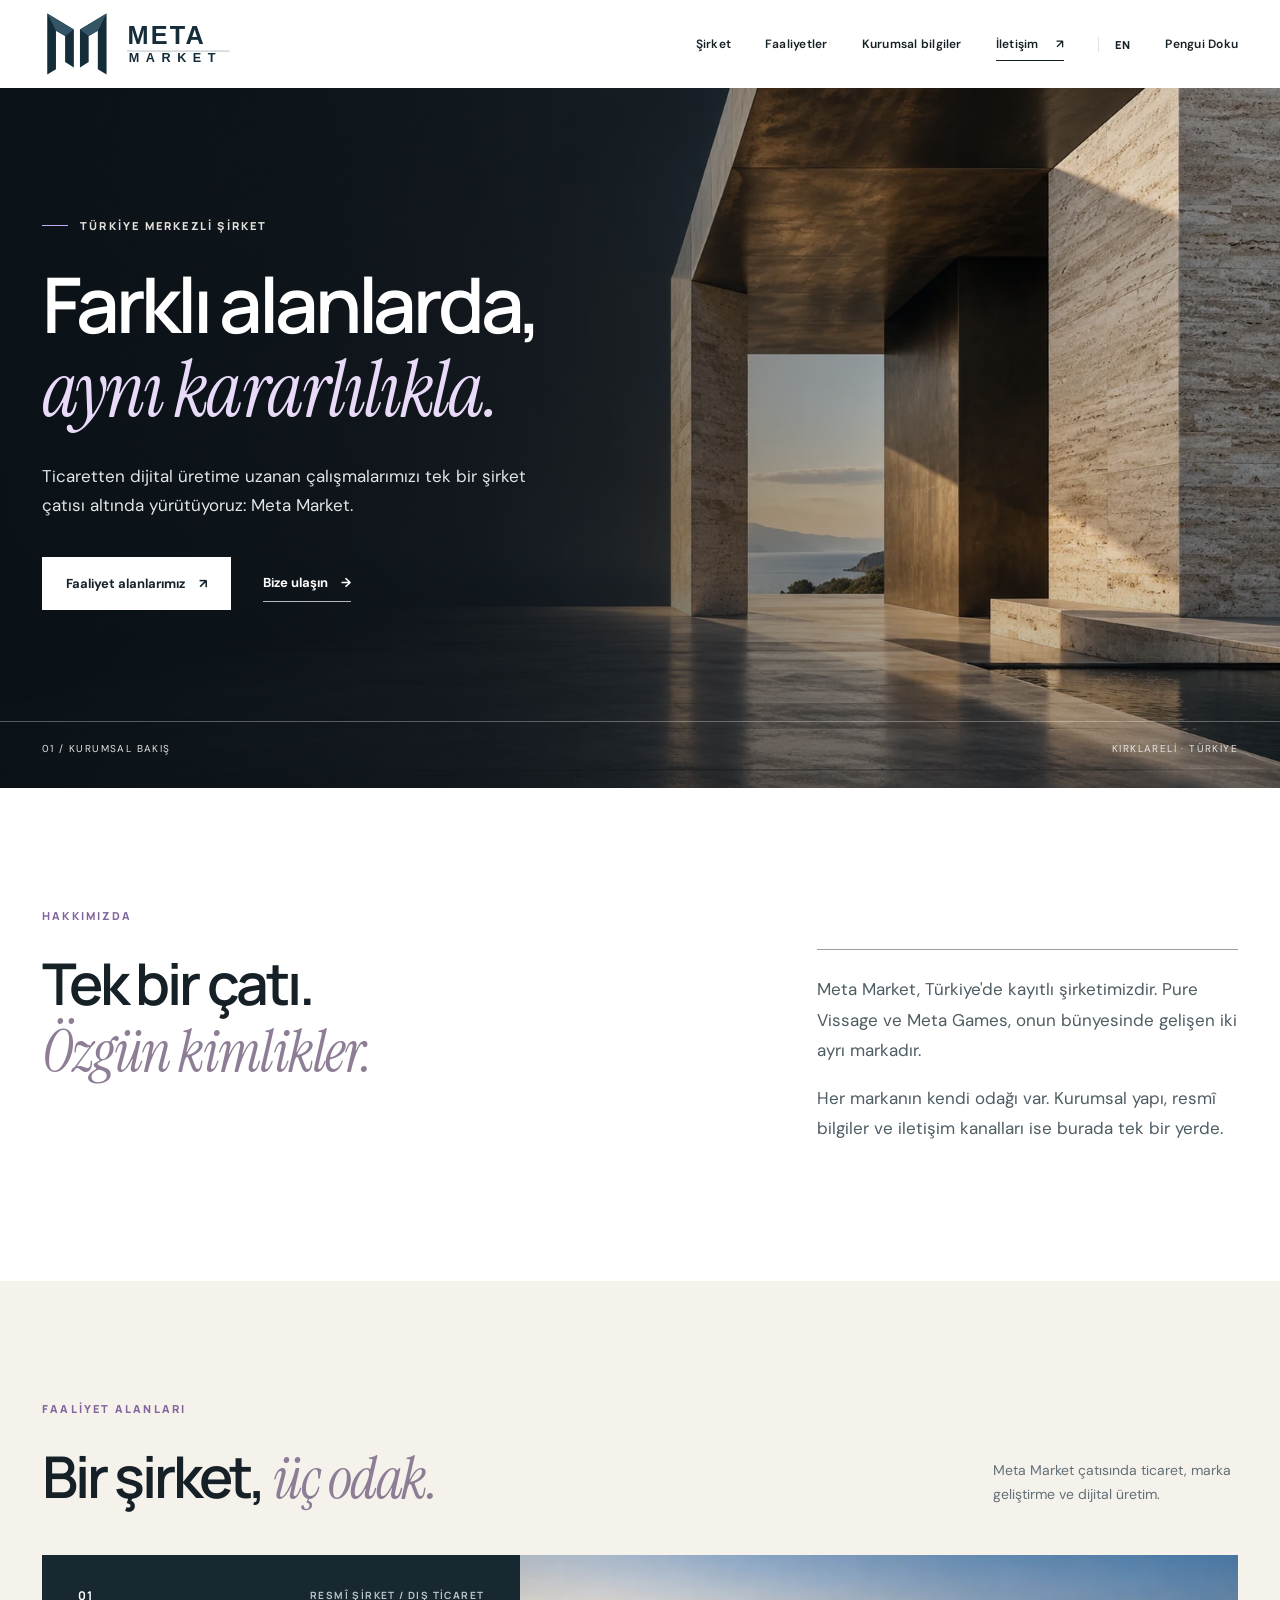
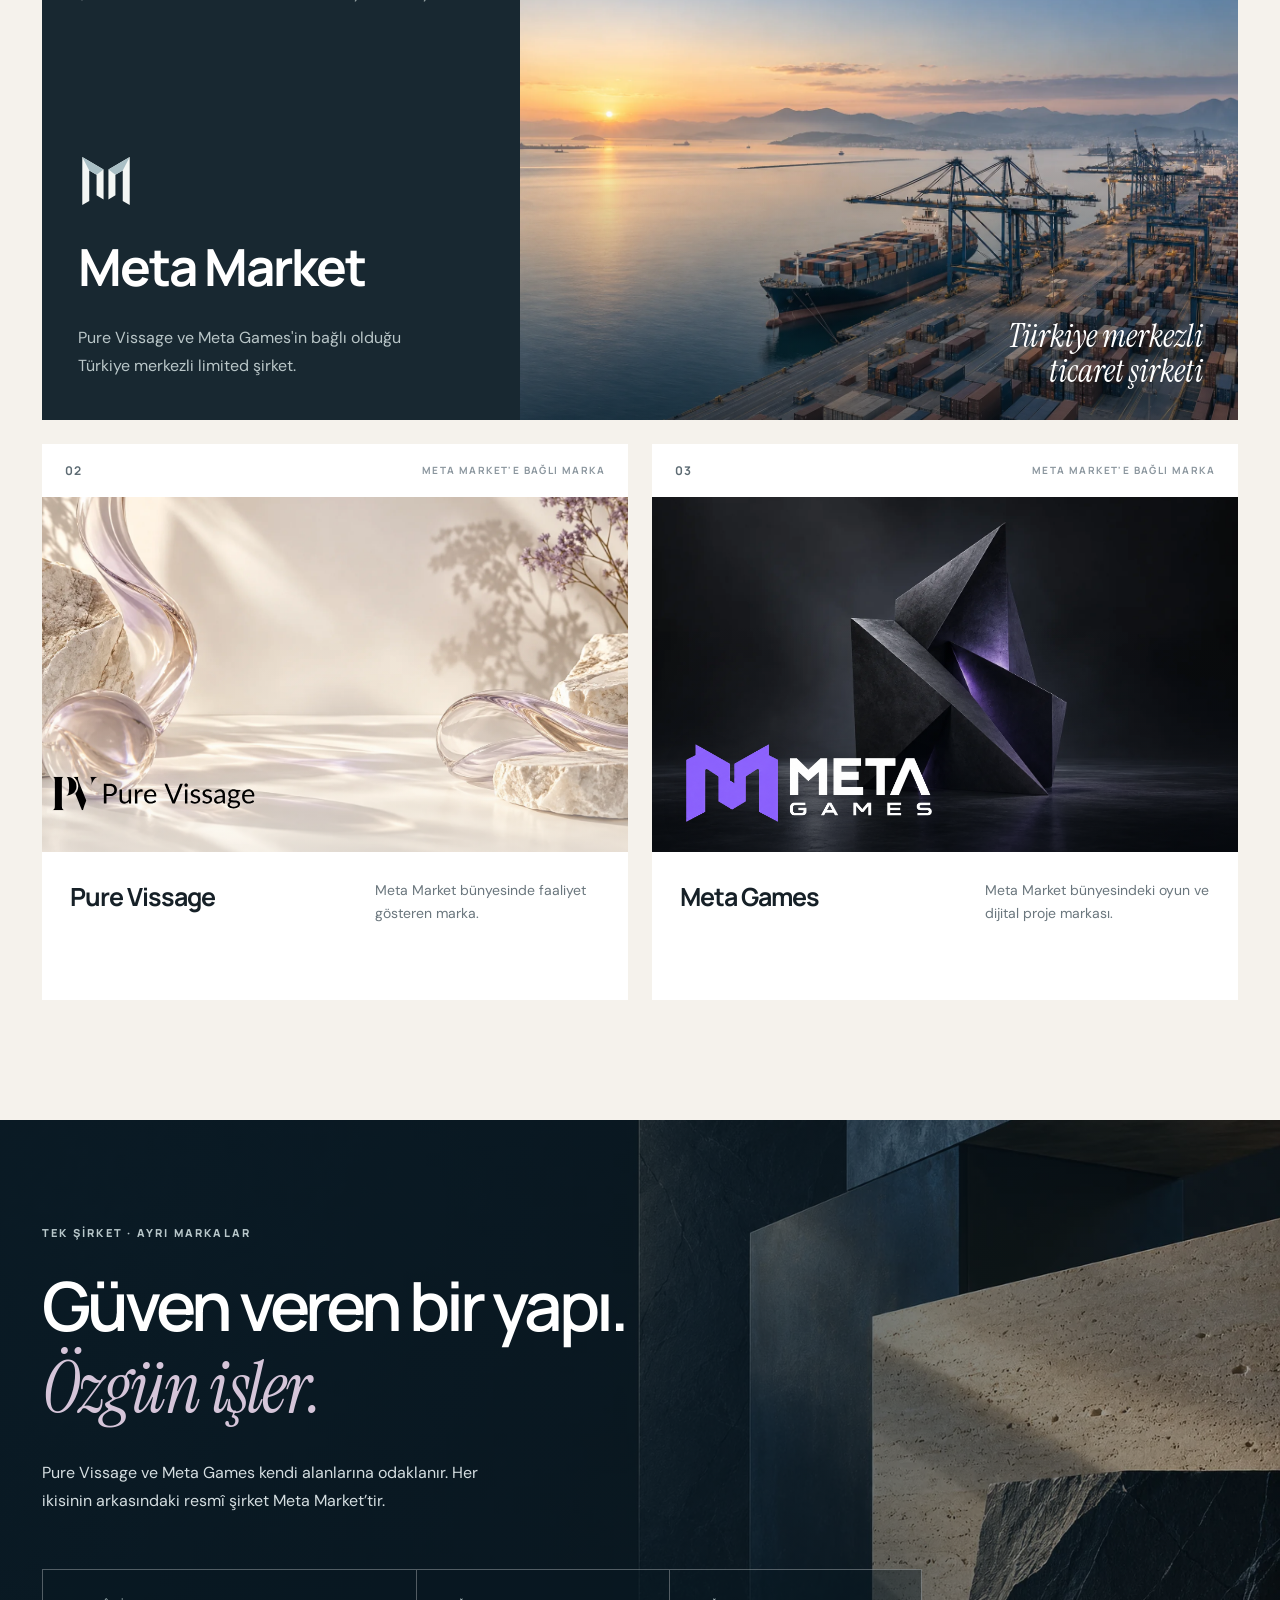
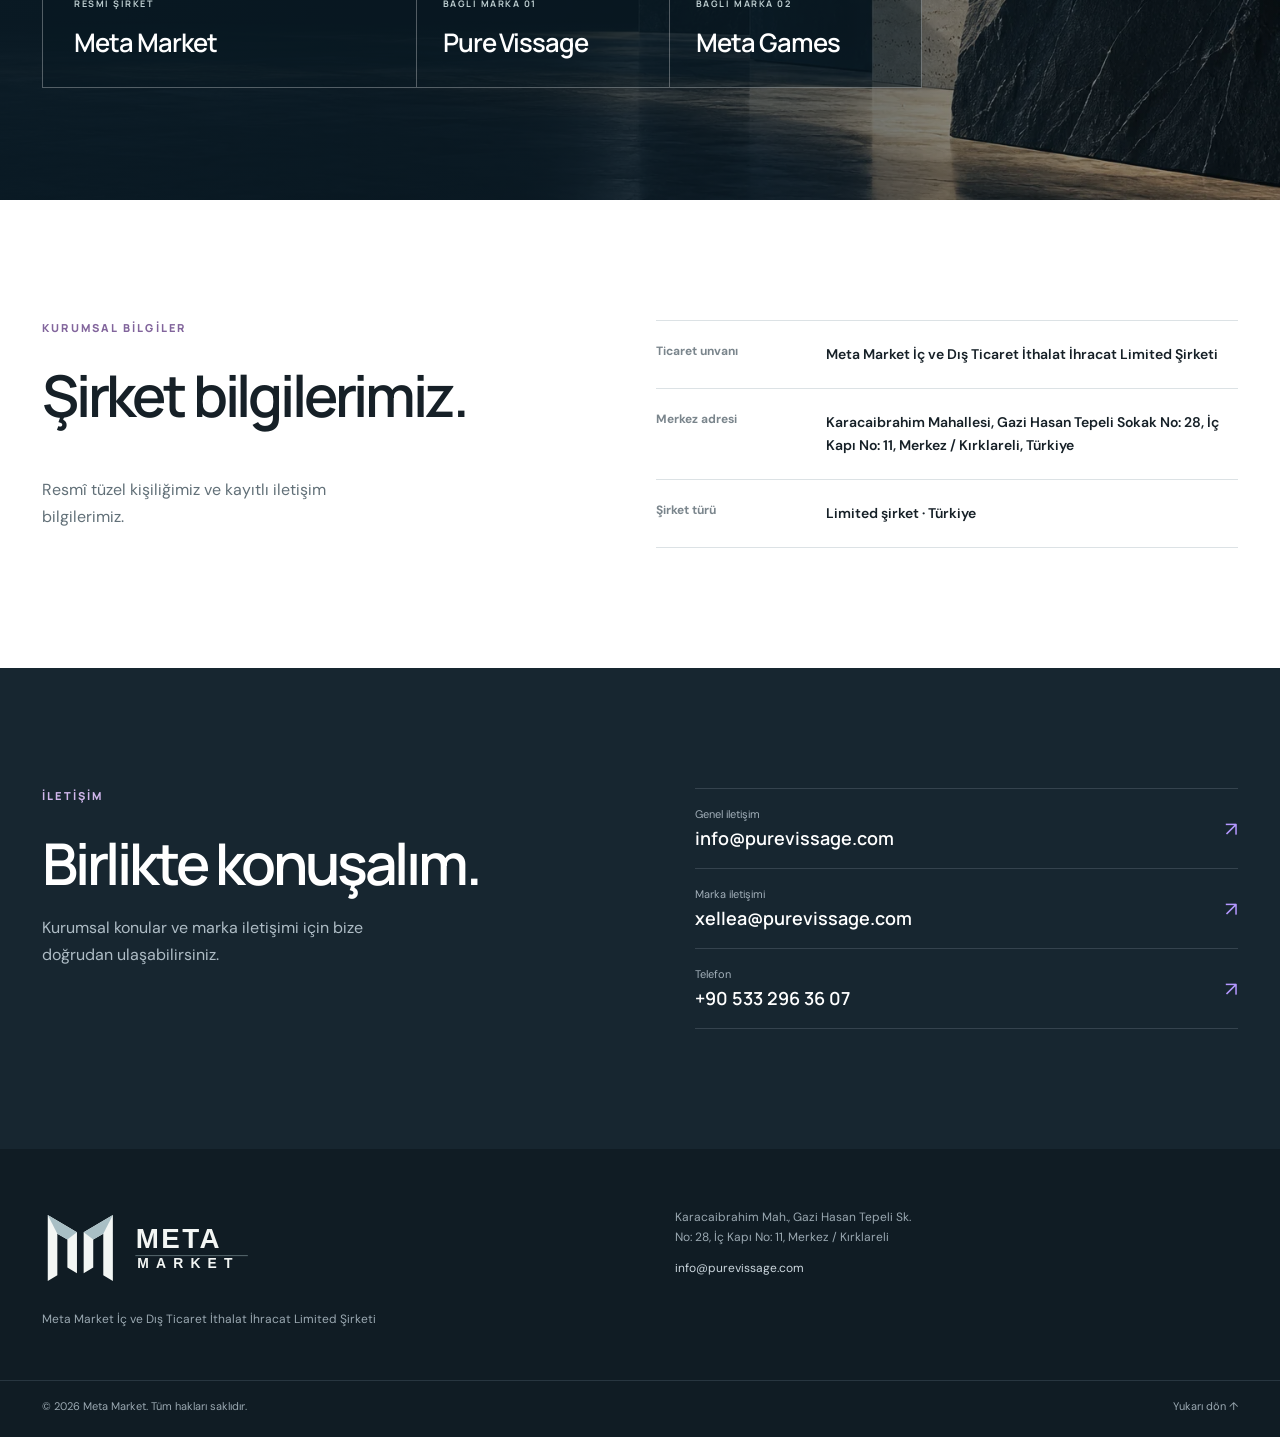
==== commit 99b740f3: "Publish Pengui Doku discovery pages and sitemap" ====
--- a/index.html
+++ b/index.html
@@ -27,7 +27,7 @@
         <a href="#kurumsal">Kurumsal bilgiler</a>
         <a class="nav-contact" href="#iletisim">İletişim <span aria-hidden="true">↗</span></a>
         <a class="lang-link" href="en/" lang="en" aria-label="View this site in English">EN</a>
-      </nav>
+      <a href="/tr/pengui-doku/">Pengui Doku</a></nav>
     </div>
   </header>
 
